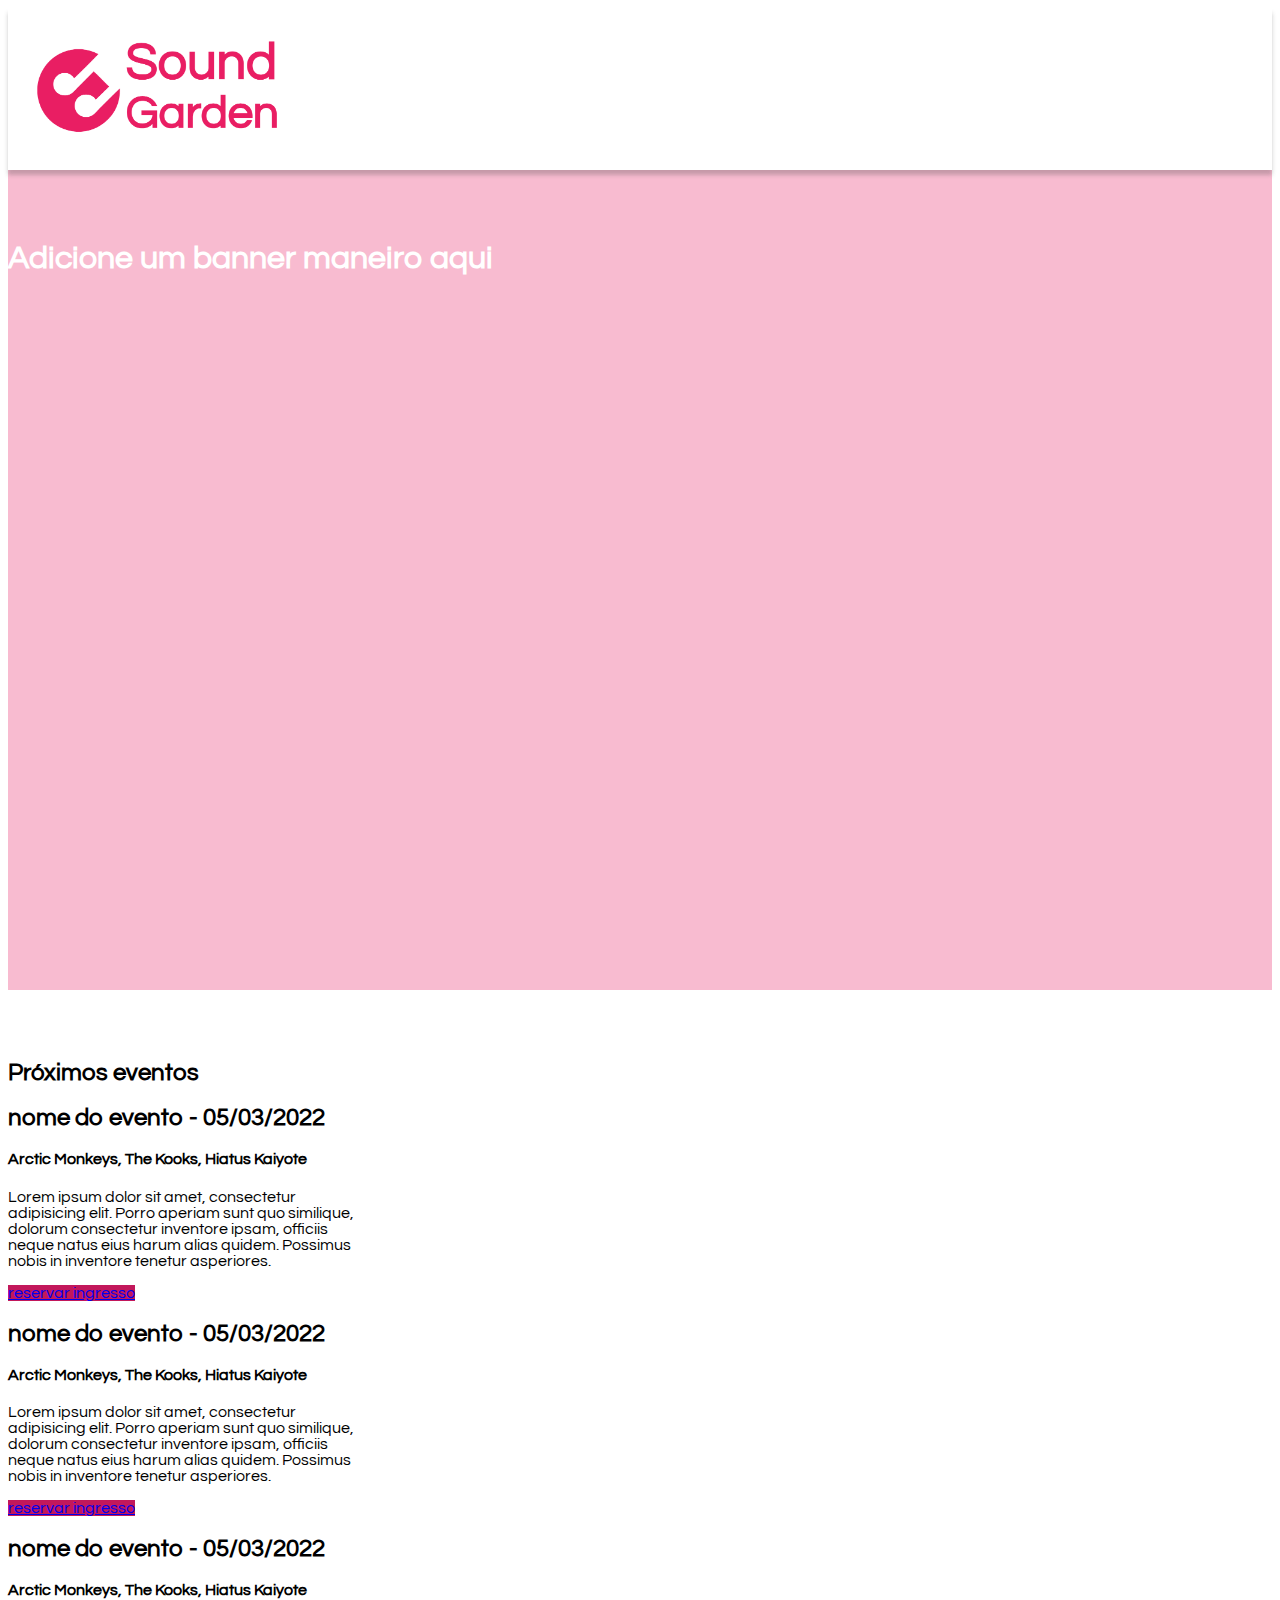
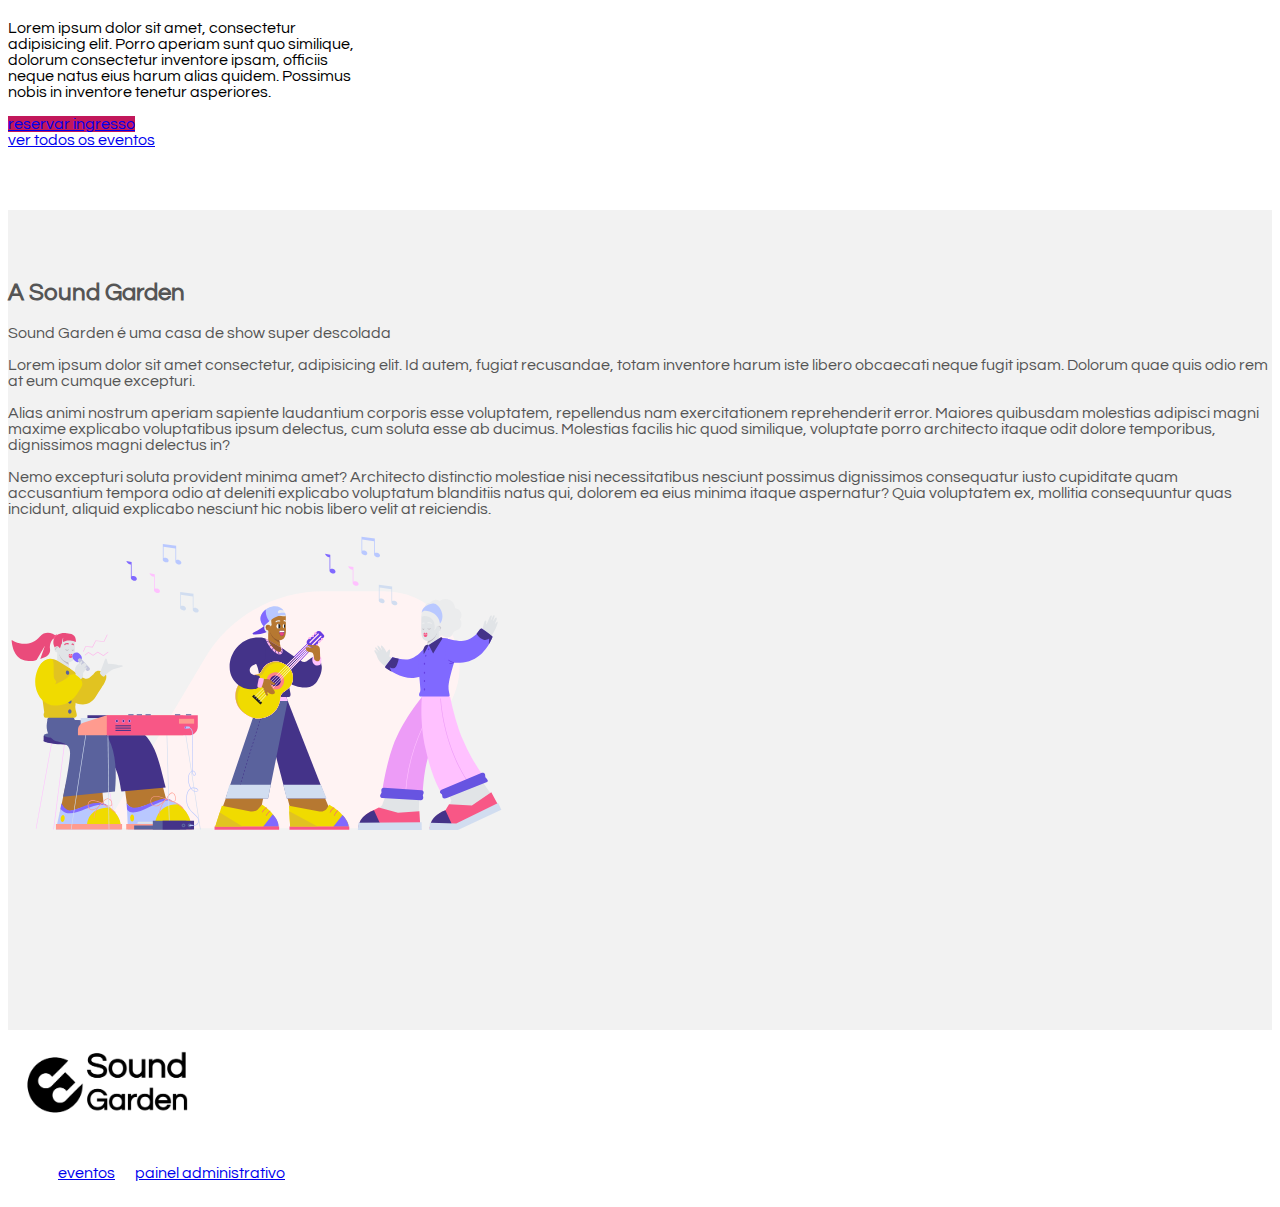
==== index.html @ d651caf8 "Versão 1" ====
<!DOCTYPE html>
<html lang="en">

<head>
    <meta charset="UTF-8">
    <meta http-equiv="X-UA-Compatible" content="IE=edge">
    <meta name="viewport" content="width=device-width, initial-scale=1.0">
    <title>Sound Garden</title>
    <link href="https://cdn.jsdelivr.net/npm/bootstrap@5.0.2/dist/css/bootstrap.min.css" rel="stylesheet"
        integrity="sha384-EVSTQN3/azprG1Anm3QDgpJLIm9Nao0Yz1ztcQTwFspd3yD65VohhpuuCOmLASjC" crossorigin="anonymous">
    <link rel="stylesheet" href="css/style.css">
</head>

<body>
    <header class=" d-flex justify-content-center align-items-center">
        <img src="img/Sound-logo (1).png" width="300" alt="">
    </header>
    <main>
        <section class="full d-flex justify-content-center align-items-center"
            style="background-color: #F8BBD0; color: #fff">
            <div class="text-center">
                <h1>Adicione um banner maneiro aqui</h1>
            </div>
        </section>
        <section class="full">
            <div class="container text-center">
                <h2>Próximos eventos</h2>
            </div>
            <div class="container d-flex justify-content-center align-items-center">
                <article class="evento card p-5 m-3">
                    <h2>nome do evento - 05/03/2022</h2>
                    <h4>Arctic Monkeys, The Kooks, Hiatus Kaiyote</h4>
                    <p>Lorem ipsum dolor sit amet, consectetur adipisicing elit. Porro aperiam sunt quo similique,
                        dolorum consectetur inventore ipsam, officiis neque natus eius harum alias quidem. Possimus
                        nobis in inventore tenetur asperiores.</p>
                    <a href="#" class="btn btn-primary">reservar ingresso</a>
                </article>
                <article class="evento card p-5 m-3">
                    <h2>nome do evento - 05/03/2022</h2>
                    <h4>Arctic Monkeys, The Kooks, Hiatus Kaiyote</h4>
                    <p>Lorem ipsum dolor sit amet, consectetur adipisicing elit. Porro aperiam sunt quo similique,
                        dolorum consectetur inventore ipsam, officiis neque natus eius harum alias quidem. Possimus
                        nobis in inventore tenetur asperiores.</p>
                    <a href="#" class="btn btn-primary">reservar ingresso</a>
                </article>
                <article class="evento card p-5 m-3">
                    <h2>nome do evento - 05/03/2022</h2>
                    <h4>Arctic Monkeys, The Kooks, Hiatus Kaiyote</h4>
                    <p>Lorem ipsum dolor sit amet, consectetur adipisicing elit. Porro aperiam sunt quo similique,
                        dolorum consectetur inventore ipsam, officiis neque natus eius harum alias quidem. Possimus
                        nobis in inventore tenetur asperiores.</p>
                    <a href="#" class="btn btn-primary">reservar ingresso</a>
                </article>
            </div>
            <div class="container text-center">
                <a href="eventos.html" class="btn btn-secondary">ver todos os eventos</a>
            </div>
        </section>
        <section class="full d-flex justify-content-center align-items-center"
            style="background-color: #f2f2f2; color: #555">
            <div class="container">
                <div class="row d-flex justify-content-center align-items-center">
                    <div class="col">
                        <h2>A Sound Garden</h2>

                        <p>Sound Garden é uma casa de show super descolada</p>

                        <p>Lorem ipsum dolor sit amet consectetur, adipisicing elit. Id autem, fugiat recusandae, totam
                            inventore harum iste libero obcaecati neque fugit ipsam. Dolorum quae quis odio rem at eum
                            cumque excepturi.</p>
                        <p>Alias animi nostrum aperiam sapiente laudantium
                            corporis esse voluptatem, repellendus nam exercitationem reprehenderit error. Maiores
                            quibusdam molestias adipisci magni maxime explicabo voluptatibus ipsum delectus, cum soluta
                            esse ab ducimus. Molestias facilis hic quod similique, voluptate porro architecto itaque
                            odit dolore temporibus, dignissimos magni delectus in?</p>
                        <p>Nemo excepturi soluta provident minima amet? Architecto
                            distinctio molestiae nisi necessitatibus nesciunt possimus dignissimos consequatur iusto
                            cupiditate quam accusantium tempora odio at deleniti explicabo voluptatum blanditiis natus
                            qui, dolorem ea eius minima itaque aspernatur? Quia voluptatem ex, mollitia consequuntur
                            quas incidunt, aliquid explicabo nesciunt hic nobis libero velit at reiciendis.</p>
                    </div>
                    <div class="col">
                        <img src="img/music.svg" width="500px">
                    </div>
                </div>
            </div>
        </section>

    </main>
    <footer>
        <div class="container d-flex justify-content-center align-items-center">
            <a href="#">
                <img src="img/Sound-logo-black (1).png" width="200px" alt="">
            </a>
            <nav>
                <ul>
                    <li>
                        <a href="eventos.html">eventos</a>
                    </li>
                    <li>
                        <a href="admin.html">painel administrativo</a>
                    </li>
                </ul>
            </nav>
        </div>
    </footer>
</body>

</html>
---- css/style.css ----
@import url('https://fonts.googleapis.com/css2?family=Questrial&display=swap');
body{
    font-family: 'Questrial', sans-serif;
}

.img-responsive {
    max-width: 100%;
}

header {
    position: relative;
    box-shadow: 0px 5px 4px 0px rgb(63 63 63 / 27%);
    width: 100%;
    background-color: #fff;
}
aside {
    min-height: 100vh;
}

.nav-pills .nav-link.active, .nav-pills .show>.nav-link {
    background-color: #C2185B;
}

.btn-primary{
    background-color: #C2185B;
    border-color: #C2185B;
}

main.login {
    width: 400px;
}

section.full{
    width: 100%;
    min-height: 80vh;
    padding: 50px 0;
}

article.evento {
    width: 350px;
}

footer nav ul{
    list-style: none;
    display: flex;
}

footer nav ul li  {
    padding: 10px;
}
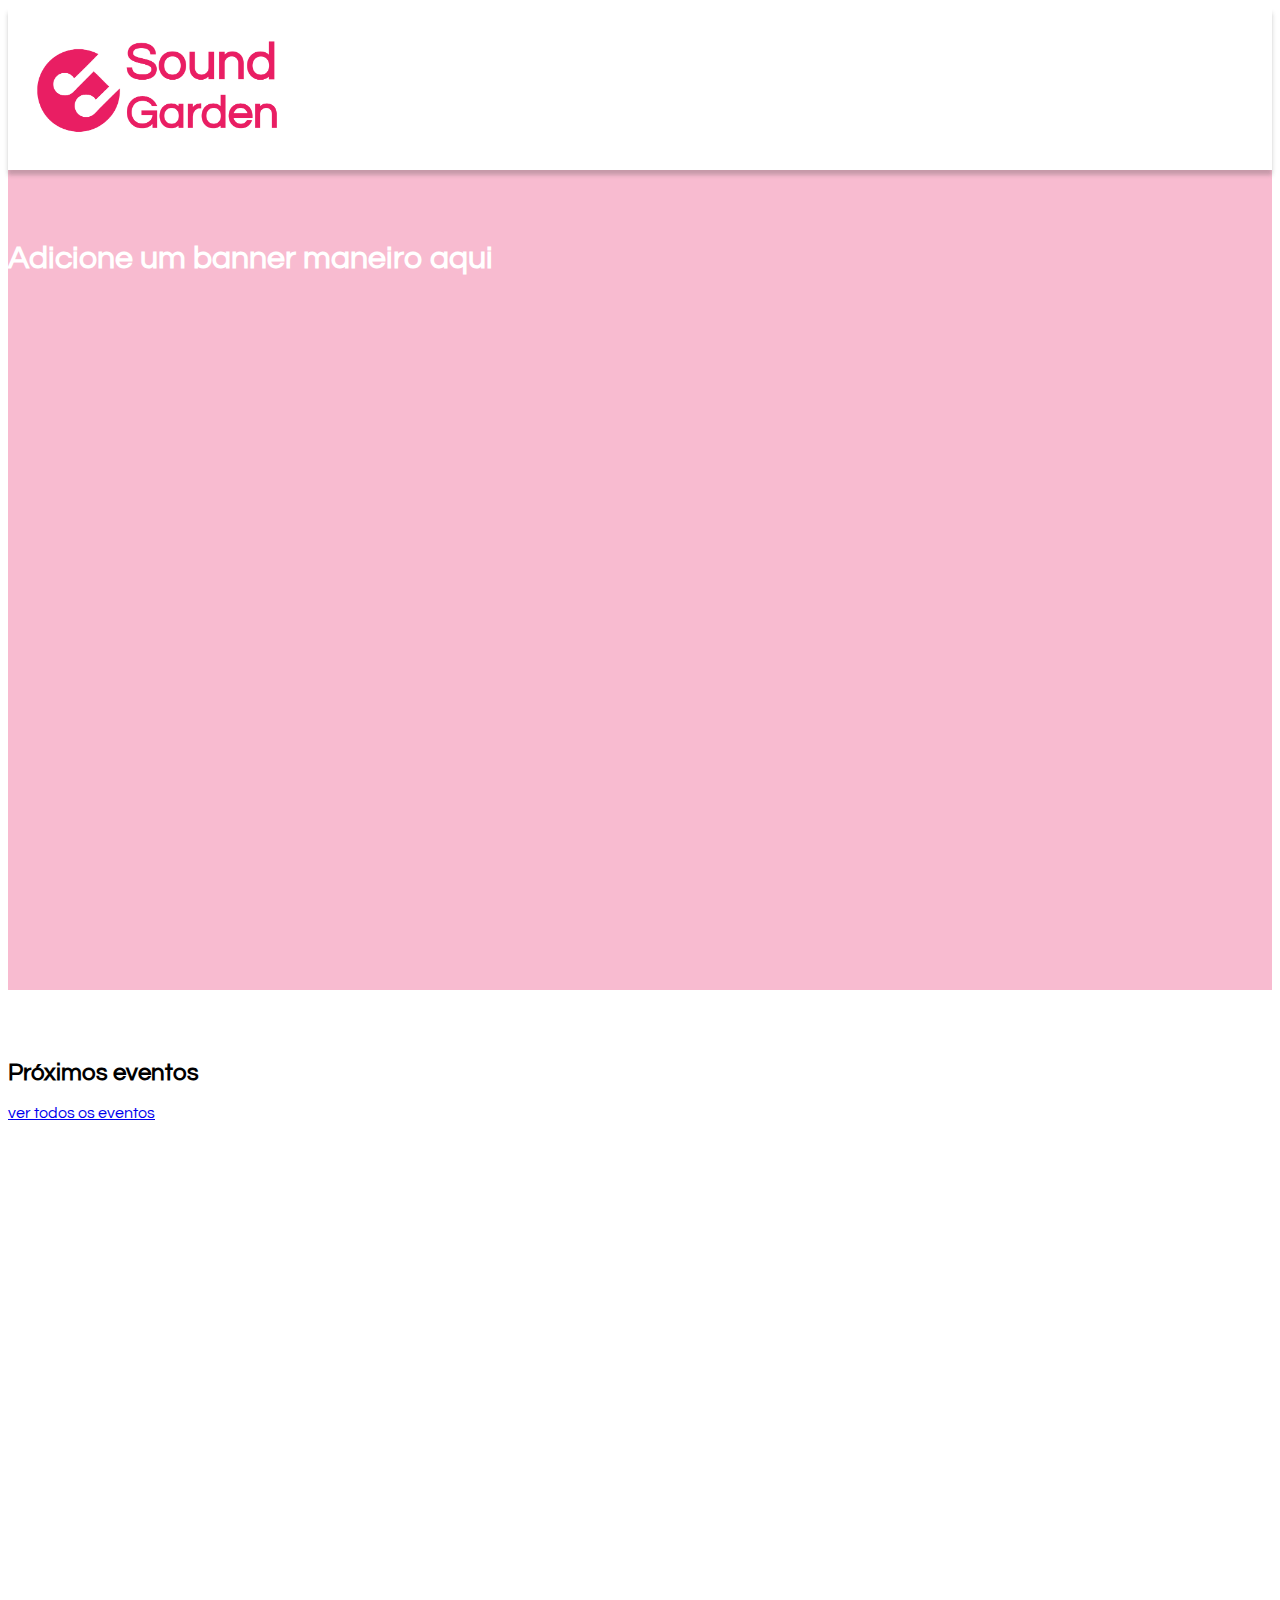
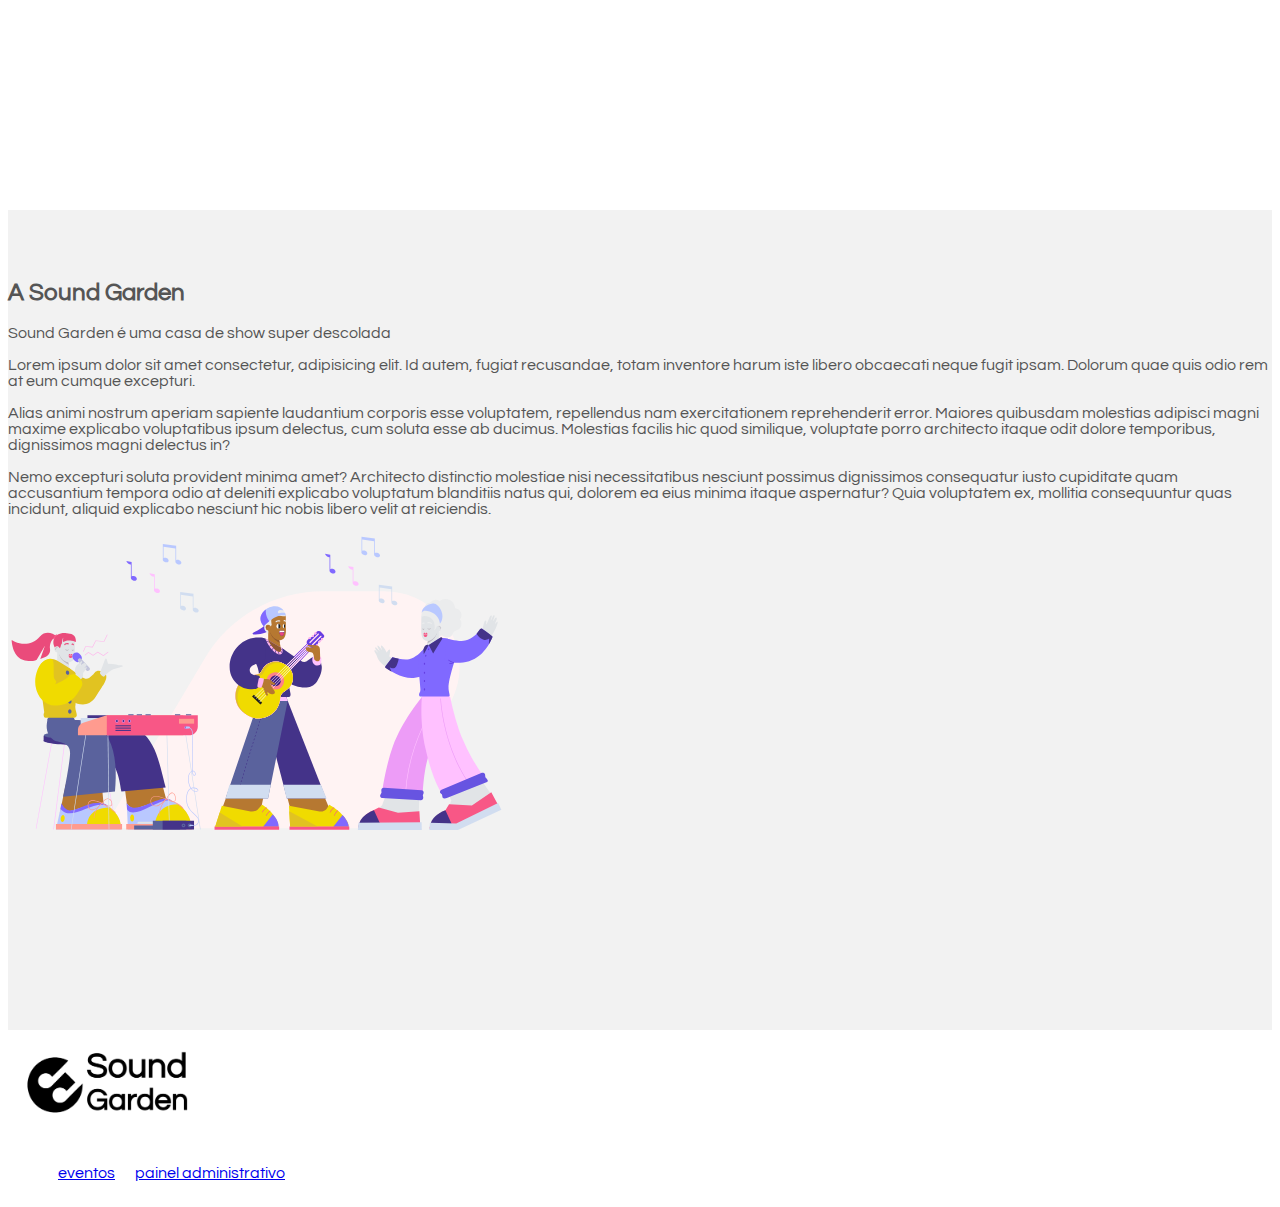
==== commit 8b329d5b: "Versão 6" ====
--- a/index.html
+++ b/index.html
@@ -26,32 +26,7 @@
             <div class="container text-center">
                 <h2>Próximos eventos</h2>
             </div>
-            <div class="container d-flex justify-content-center align-items-center">
-                <article class="evento card p-5 m-3">
-                    <h2>nome do evento - 05/03/2022</h2>
-                    <h4>Arctic Monkeys, The Kooks, Hiatus Kaiyote</h4>
-                    <p>Lorem ipsum dolor sit amet, consectetur adipisicing elit. Porro aperiam sunt quo similique,
-                        dolorum consectetur inventore ipsam, officiis neque natus eius harum alias quidem. Possimus
-                        nobis in inventore tenetur asperiores.</p>
-                    <a href="#" class="btn btn-primary">reservar ingresso</a>
-                </article>
-                <article class="evento card p-5 m-3">
-                    <h2>nome do evento - 05/03/2022</h2>
-                    <h4>Arctic Monkeys, The Kooks, Hiatus Kaiyote</h4>
-                    <p>Lorem ipsum dolor sit amet, consectetur adipisicing elit. Porro aperiam sunt quo similique,
-                        dolorum consectetur inventore ipsam, officiis neque natus eius harum alias quidem. Possimus
-                        nobis in inventore tenetur asperiores.</p>
-                    <a href="#" class="btn btn-primary">reservar ingresso</a>
-                </article>
-                <article class="evento card p-5 m-3">
-                    <h2>nome do evento - 05/03/2022</h2>
-                    <h4>Arctic Monkeys, The Kooks, Hiatus Kaiyote</h4>
-                    <p>Lorem ipsum dolor sit amet, consectetur adipisicing elit. Porro aperiam sunt quo similique,
-                        dolorum consectetur inventore ipsam, officiis neque natus eius harum alias quidem. Possimus
-                        nobis in inventore tenetur asperiores.</p>
-                    <a href="#" class="btn btn-primary">reservar ingresso</a>
-                </article>
-            </div>
+            <div id="novoevento" class="container d-flex justify-content-center align-items-center"></div>
             <div class="container text-center">
                 <a href="eventos.html" class="btn btn-secondary">ver todos os eventos</a>
             </div>
@@ -104,6 +79,76 @@
             </nav>
         </div>
     </footer>
+    
+    <div id="modal" class="modal-container">
+        <div>
+            <button class="fechar">x</button>
+            <h3 class="subtitulo">Realizar reserva</h3>
+            <form>
+                <input type="text" class="input" placeholder="Nome">
+                <input type="text" class="input" placeholder="Email">
+                <input type="button" class="button" value="Cadastrar">
+            </form>
+        </div>
+    </div>
+
+    <style>
+        .modal-container {
+            width: 100vw;
+            height: 100vh;
+            background: rgba(0,0,0,.5);
+            position: fixed;
+            top: 0px;
+            left: 0px;
+            z-index: 2000;
+            display: none;
+            justify-content: center;
+            align-items: center;
+            flex-direction: column;
+        }
+
+        .modal {
+            background: white; 
+            width: 60%;
+            min-width: 300px;
+            padding: 40px;
+            border: 1px solid black; 
+            box-shadow: 0 0 0 10px white;
+            position: relative;
+        }
+
+        @keyframes modal {
+            from {
+                opacity: 0;
+                transform: translate3d(0, -60px, 0);
+            }
+            to {
+                opacity: 1;
+                transform: translate3d(0, 0, 0);
+            }
+        }
+
+        .mostrar .modal {
+            animation: modal .3s;
+        }
+
+        .fechar {
+            position: absolute;
+            top: 0px;
+            right: 0px;
+            width: 50px;
+            border: 1px solid white;
+            color: black;
+            cursor: pointer;
+        }
+
+        .modal-container.mostrar {
+            display: flex;
+        }
+    </style>
+
+<script src="./js/index.js"></script>
+
 </body>
 
 </html>--- a/css/style.css
+++ b/css/style.css
@@ -47,4 +47,8 @@
 
 footer nav ul li  {
     padding: 10px;
+}
+
+#buttonSolicitar {
+    margin-bottom: 1rem;
 }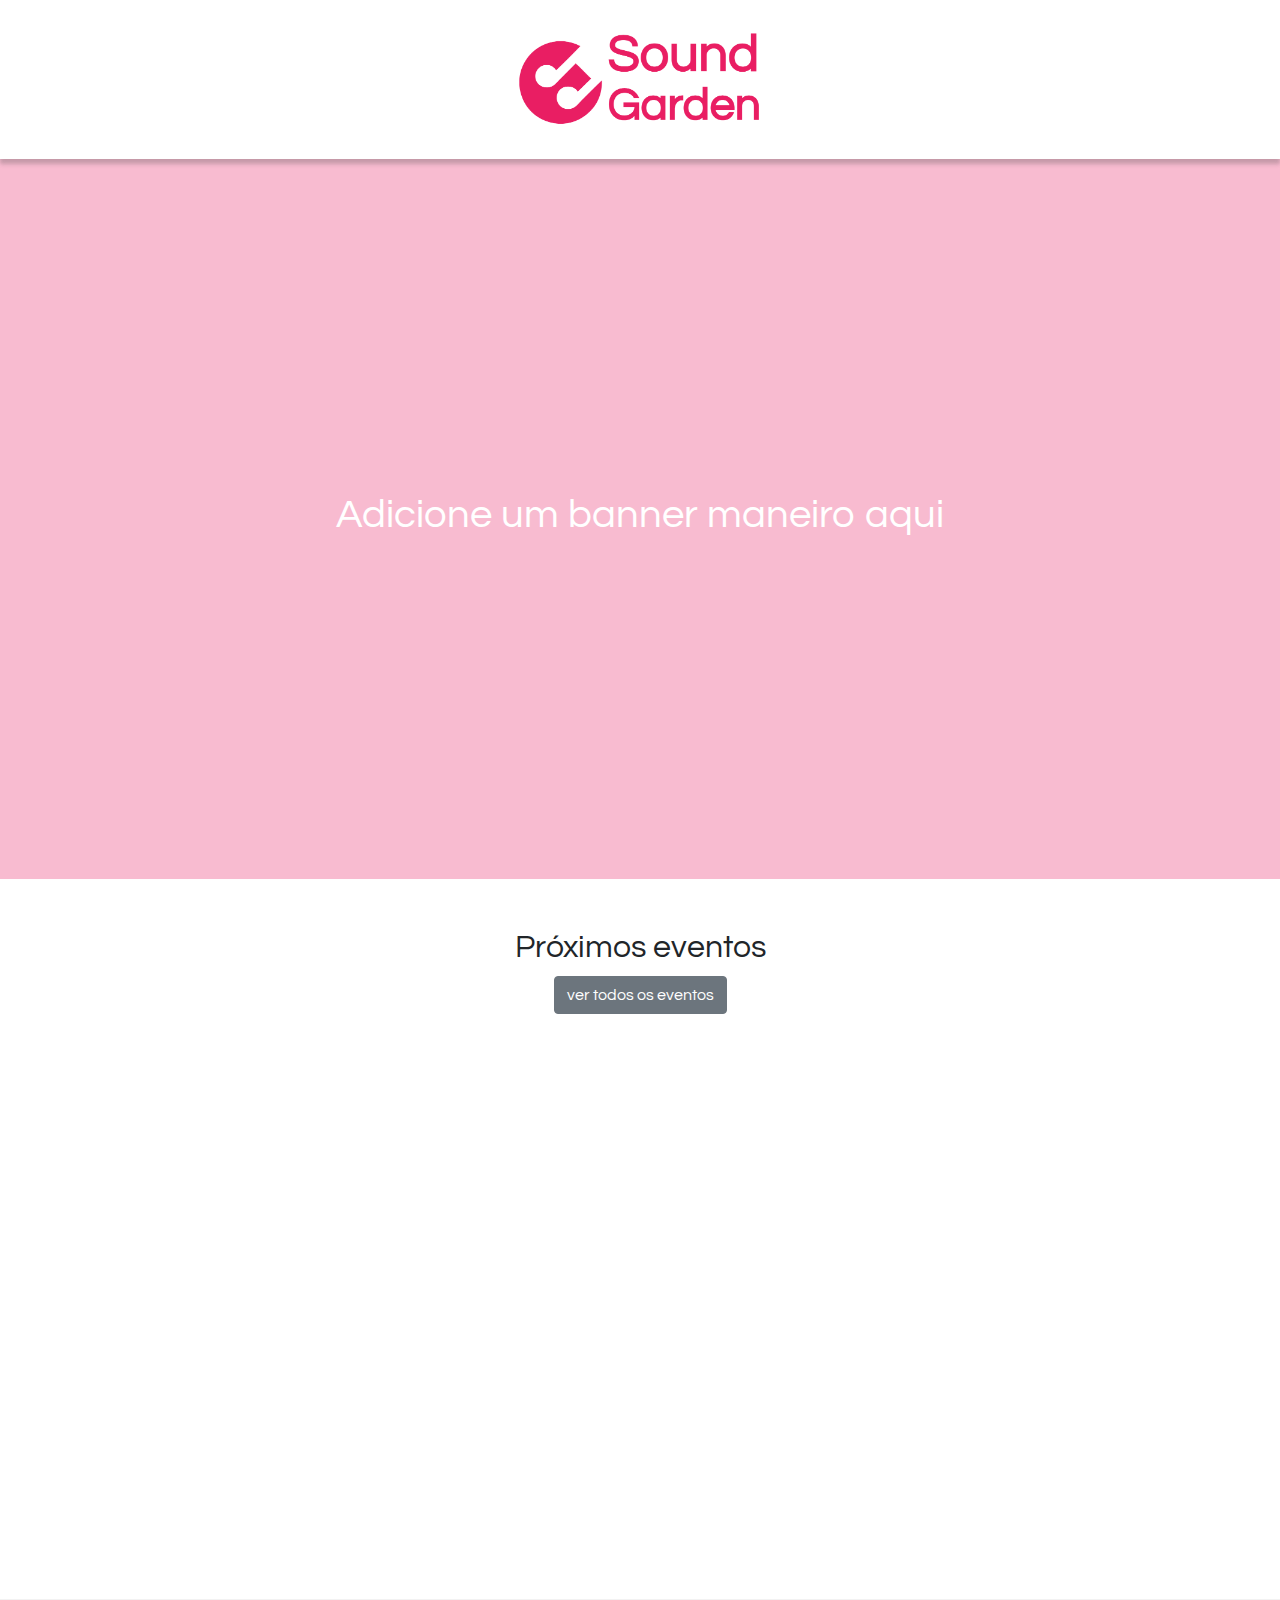
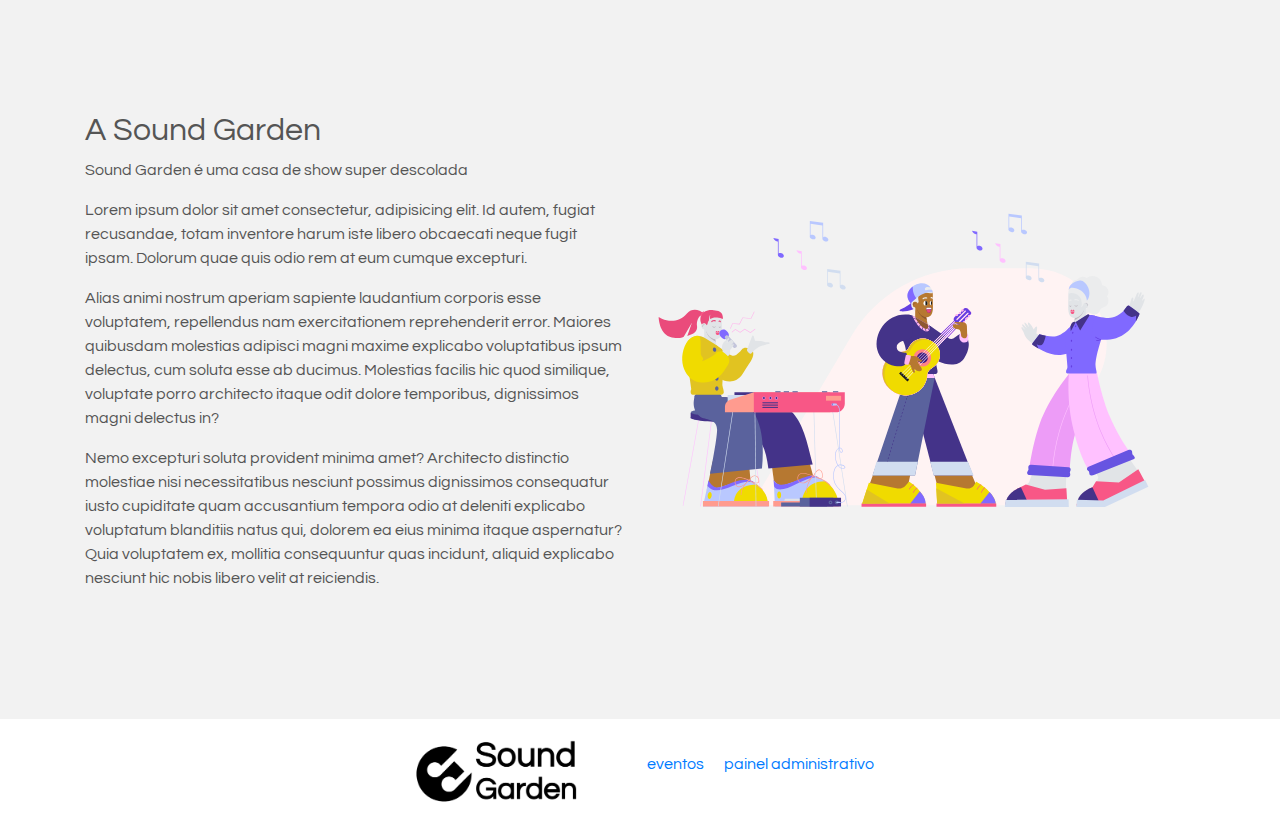
==== commit 77cefac4: "Versão 9" ====
--- a/index.html
+++ b/index.html
@@ -6,14 +6,13 @@
     <meta http-equiv="X-UA-Compatible" content="IE=edge">
     <meta name="viewport" content="width=device-width, initial-scale=1.0">
     <title>Sound Garden</title>
-    <link href="https://cdn.jsdelivr.net/npm/bootstrap@5.0.2/dist/css/bootstrap.min.css" rel="stylesheet"
-        integrity="sha384-EVSTQN3/azprG1Anm3QDgpJLIm9Nao0Yz1ztcQTwFspd3yD65VohhpuuCOmLASjC" crossorigin="anonymous">
+    <link rel="stylesheet" href="https://cdn.jsdelivr.net/npm/bootstrap@4.0.0/dist/css/bootstrap.min.css" integrity="sha384-Gn5384xqQ1aoWXA+058RXPxPg6fy4IWvTNh0E263XmFcJlSAwiGgFAW/dAiS6JXm" crossorigin="anonymous">
     <link rel="stylesheet" href="css/style.css">
 </head>
 
 <body>
     <header class=" d-flex justify-content-center align-items-center">
-        <img src="img/Sound-logo (1).png" width="300" alt="">
+        <a href="./index.html"><img src="img/Sound-logo (1).png" width="300" alt=""></a>
     </header>
     <main>
         <section class="full d-flex justify-content-center align-items-center"
@@ -26,7 +25,7 @@
             <div class="container text-center">
                 <h2>Próximos eventos</h2>
             </div>
-            <div id="novoevento" class="container d-flex justify-content-center align-items-center"></div>
+            <div id="novoEvento" class="container d-flex justify-content-center align-items-center"></div>
             <div class="container text-center">
                 <a href="eventos.html" class="btn btn-secondary">ver todos os eventos</a>
             </div>
@@ -79,76 +78,11 @@
             </nav>
         </div>
     </footer>
-    
-    <div id="modal" class="modal-container">
-        <div>
-            <button class="fechar">x</button>
-            <h3 class="subtitulo">Realizar reserva</h3>
-            <form>
-                <input type="text" class="input" placeholder="Nome">
-                <input type="text" class="input" placeholder="Email">
-                <input type="button" class="button" value="Cadastrar">
-            </form>
-        </div>
-    </div>
-
-    <style>
-        .modal-container {
-            width: 100vw;
-            height: 100vh;
-            background: rgba(0,0,0,.5);
-            position: fixed;
-            top: 0px;
-            left: 0px;
-            z-index: 2000;
-            display: none;
-            justify-content: center;
-            align-items: center;
-            flex-direction: column;
-        }
-
-        .modal {
-            background: white; 
-            width: 60%;
-            min-width: 300px;
-            padding: 40px;
-            border: 1px solid black; 
-            box-shadow: 0 0 0 10px white;
-            position: relative;
-        }
-
-        @keyframes modal {
-            from {
-                opacity: 0;
-                transform: translate3d(0, -60px, 0);
-            }
-            to {
-                opacity: 1;
-                transform: translate3d(0, 0, 0);
-            }
-        }
-
-        .mostrar .modal {
-            animation: modal .3s;
-        }
-
-        .fechar {
-            position: absolute;
-            top: 0px;
-            right: 0px;
-            width: 50px;
-            border: 1px solid white;
-            color: black;
-            cursor: pointer;
-        }
-
-        .modal-container.mostrar {
-            display: flex;
-        }
-    </style>
 
 <script src="./js/index.js"></script>
-
+<script src="https://code.jquery.com/jquery-3.2.1.slim.min.js" integrity="sha384-KJ3o2DKtIkvYIK3UENzmM7KCkRr/rE9/Qpg6aAZGJwFDMVNA/GpGFF93hXpG5KkN" crossorigin="anonymous"></script>
+<script src="https://cdn.jsdelivr.net/npm/popper.js@1.12.9/dist/umd/popper.min.js" integrity="sha384-ApNbgh9B+Y1QKtv3Rn7W3mgPxhU9K/ScQsAP7hUibX39j7fakFPskvXusvfa0b4Q" crossorigin="anonymous"></script>
+<script src="https://cdn.jsdelivr.net/npm/bootstrap@4.0.0/dist/js/bootstrap.min.js" integrity="sha384-JZR6Spejh4U02d8jOt6vLEHfe/JQGiRRSQQxSfFWpi1MquVdAyjUar5+76PVCmYl" crossorigin="anonymous"></script>
 </body>
 
 </html>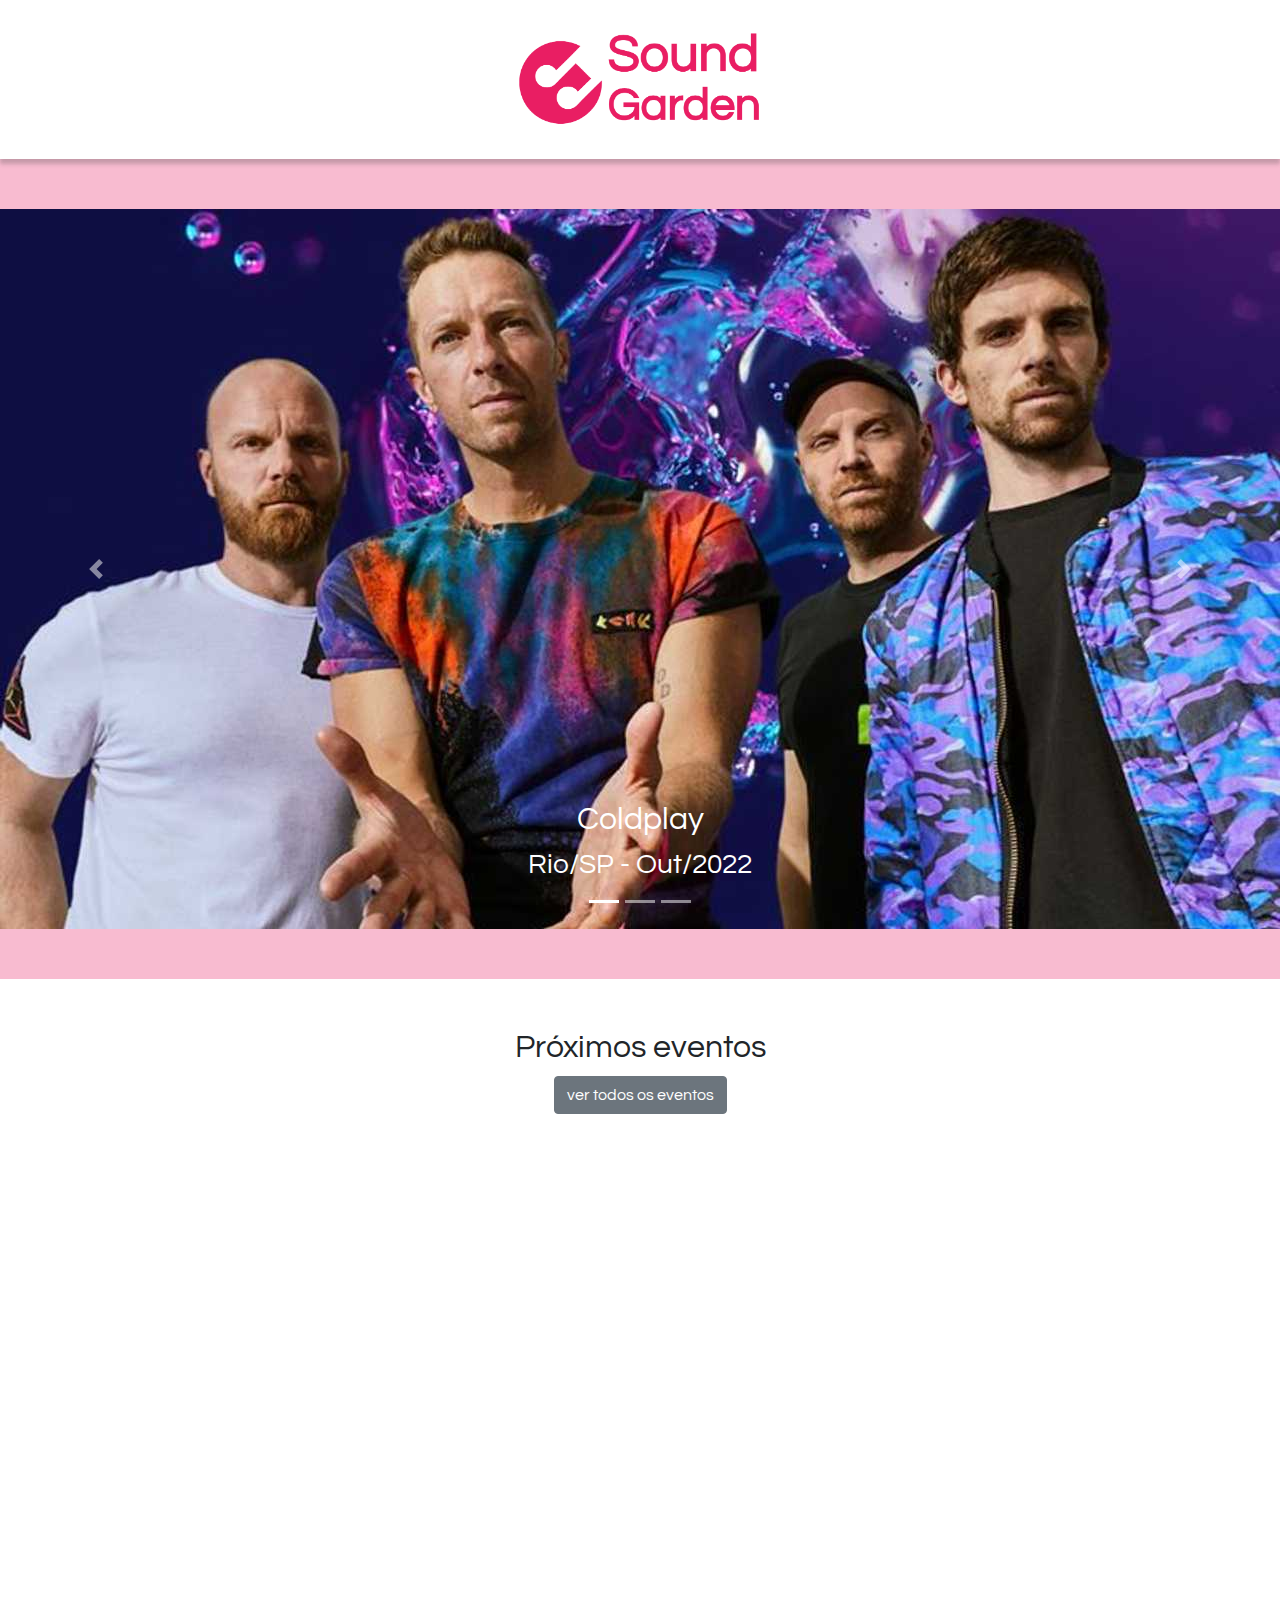
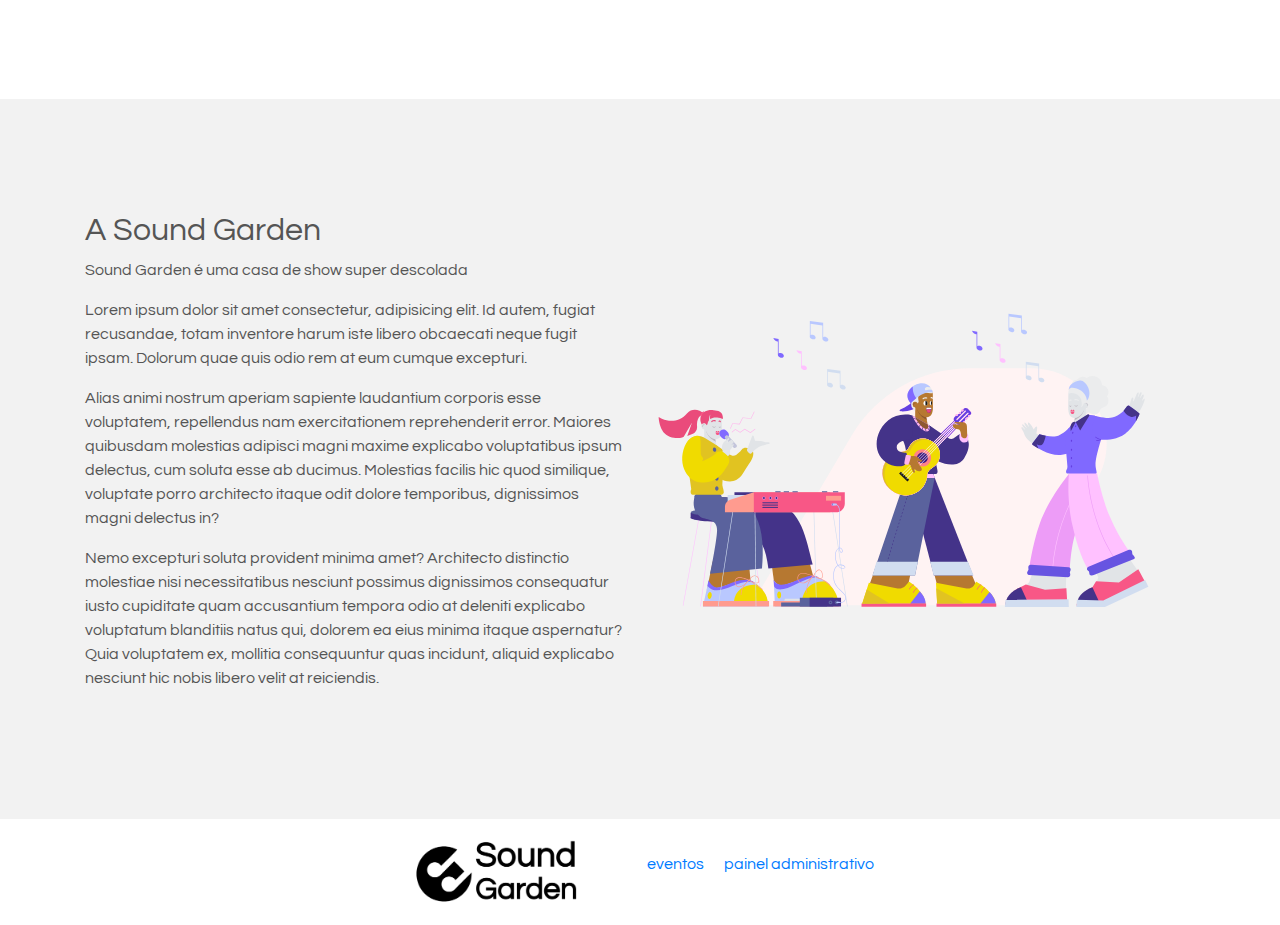
==== commit 758eb171: "Versão 11" ====
--- a/index.html
+++ b/index.html
@@ -18,7 +18,44 @@
         <section class="full d-flex justify-content-center align-items-center"
             style="background-color: #F8BBD0; color: #fff">
             <div class="text-center">
-                <h1>Adicione um banner maneiro aqui</h1>
+                <div id="carouselExampleIndicators" class="carousel slide" data-ride="carousel">
+                    <ol class="carousel-indicators">
+                      <li data-target="#carouselExampleIndicators" data-slide-to="0" class="active"></li>
+                      <li data-target="#carouselExampleIndicators" data-slide-to="1"></li>
+                      <li data-target="#carouselExampleIndicators" data-slide-to="2"></li>
+                    </ol>
+                    <div class="carousel-inner">
+                      <div class="carousel-item active">
+                        <img class="d-block w-100" src="./img/coldplay.jpg" alt="First slide">
+                        <div class="carousel-caption d-none d-md-block">
+                            <h2>Coldplay</h2>
+                            <h3>Rio/SP - Out/2022</h3>
+                          </div>
+                      </div>
+                      <div class="carousel-item">
+                        <img class="d-block w-100" src="./img/rufus.jpg" alt="Second slide">
+                        <div class="carousel-caption d-none d-md-block">
+                            <h2>Rüfüs Du Sol</h2>
+                            <h3>Rio/SP - May/2022</h3>
+                          </div>
+                      </div>
+                      <div class="carousel-item">
+                        <img class="d-block w-100" src="./img/Fkj_presspic.jpg" alt="Third slide">
+                        <div class="carousel-caption d-none d-md-block">
+                            <h2>FKJ</h2>
+                            <h3>SP - Set/2022</h3>
+                          </div>
+                      </div>
+                    </div>
+                    <a class="carousel-control-prev" href="#carouselExampleIndicators" role="button" data-slide="prev">
+                      <span class="carousel-control-prev-icon" aria-hidden="true"></span>
+                      <span class="sr-only">Previous</span>
+                    </a>
+                    <a class="carousel-control-next" href="#carouselExampleIndicators" role="button" data-slide="next">
+                      <span class="carousel-control-next-icon" aria-hidden="true"></span>
+                      <span class="sr-only">Next</span>
+                    </a>
+                  </div>
             </div>
         </section>
         <section class="full">
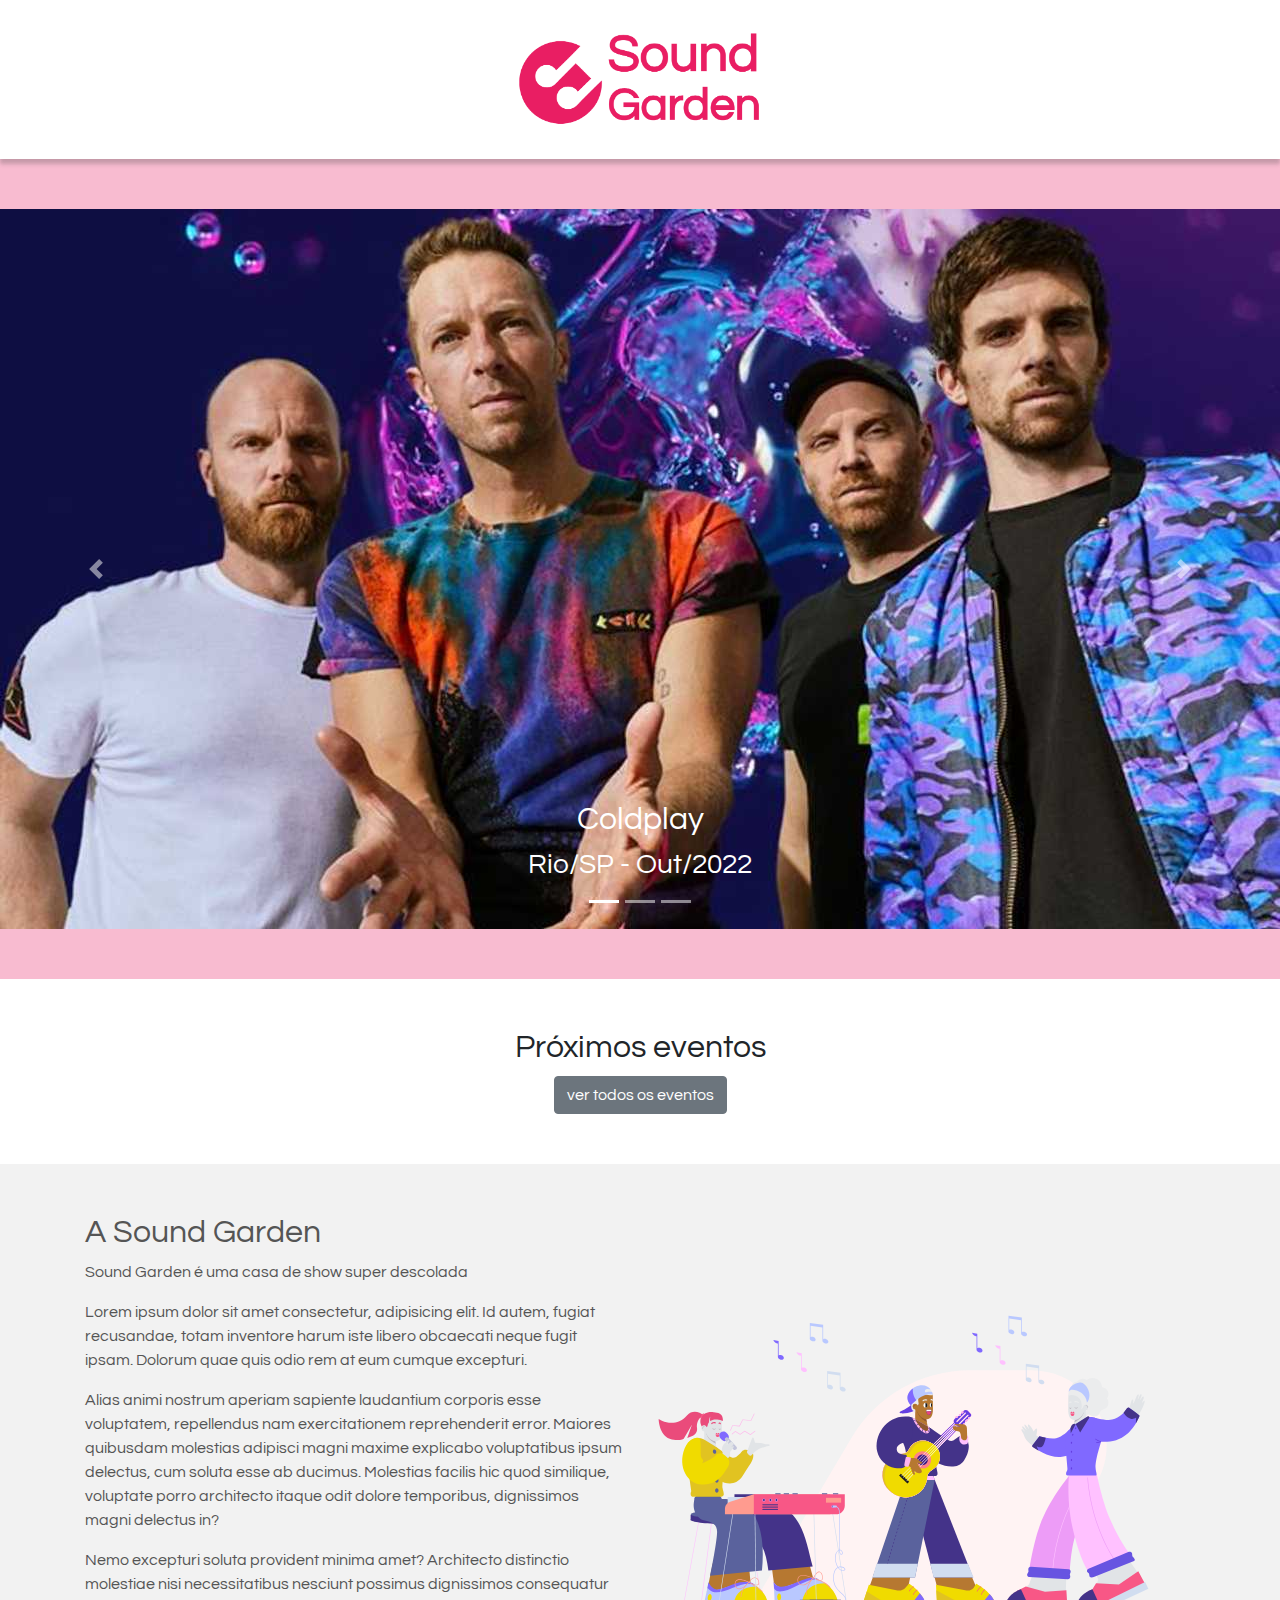
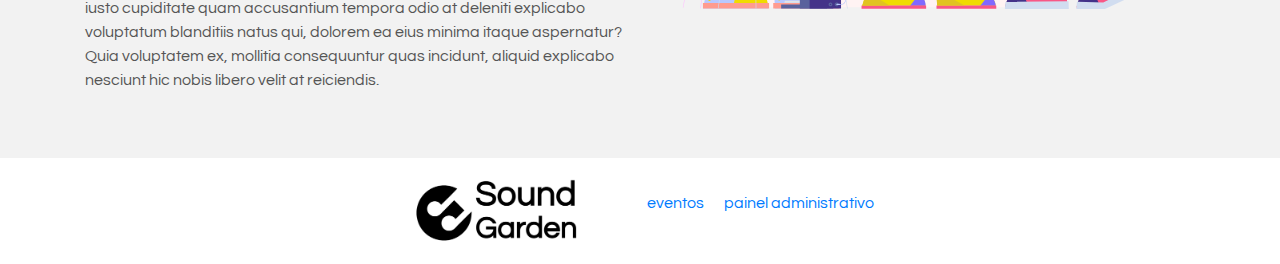
==== commit c67eb74c: "Versão 11" ====
--- a/index.html
+++ b/index.html
@@ -8,6 +8,7 @@
     <title>Sound Garden</title>
     <link rel="stylesheet" href="https://cdn.jsdelivr.net/npm/bootstrap@4.0.0/dist/css/bootstrap.min.css" integrity="sha384-Gn5384xqQ1aoWXA+058RXPxPg6fy4IWvTNh0E263XmFcJlSAwiGgFAW/dAiS6JXm" crossorigin="anonymous">
     <link rel="stylesheet" href="css/style.css">
+    <link rel="stylesheet" href="./css/index.css">
 </head>
 
 <body>
@@ -90,7 +91,7 @@
                             qui, dolorem ea eius minima itaque aspernatur? Quia voluptatem ex, mollitia consequuntur
                             quas incidunt, aliquid explicabo nesciunt hic nobis libero velit at reiciendis.</p>
                     </div>
-                    <div class="col">
+                    <div id="imgIndex" class="col">
                         <img src="img/music.svg" width="500px">
                     </div>
                 </div>
@@ -99,7 +100,7 @@
 
     </main>
     <footer>
-        <div class="container d-flex justify-content-center align-items-center">
+        <div id="footer" class="container d-flex justify-content-center align-items-center">
             <a href="#">
                 <img src="img/Sound-logo-black (1).png" width="200px" alt="">
             </a>
--- a/css/index.css
+++ b/css/index.css
@@ -0,0 +1,20 @@
+section.full {
+    min-height: 0;
+}
+
+/* responsividade */
+
+@media(max-width: 1000px) {
+
+    #novoEvento {
+        flex-direction: column;
+    }
+
+    #imgIndex {
+        display: none;
+    }
+
+    #footer {
+        flex-direction: column;
+    }
+}
